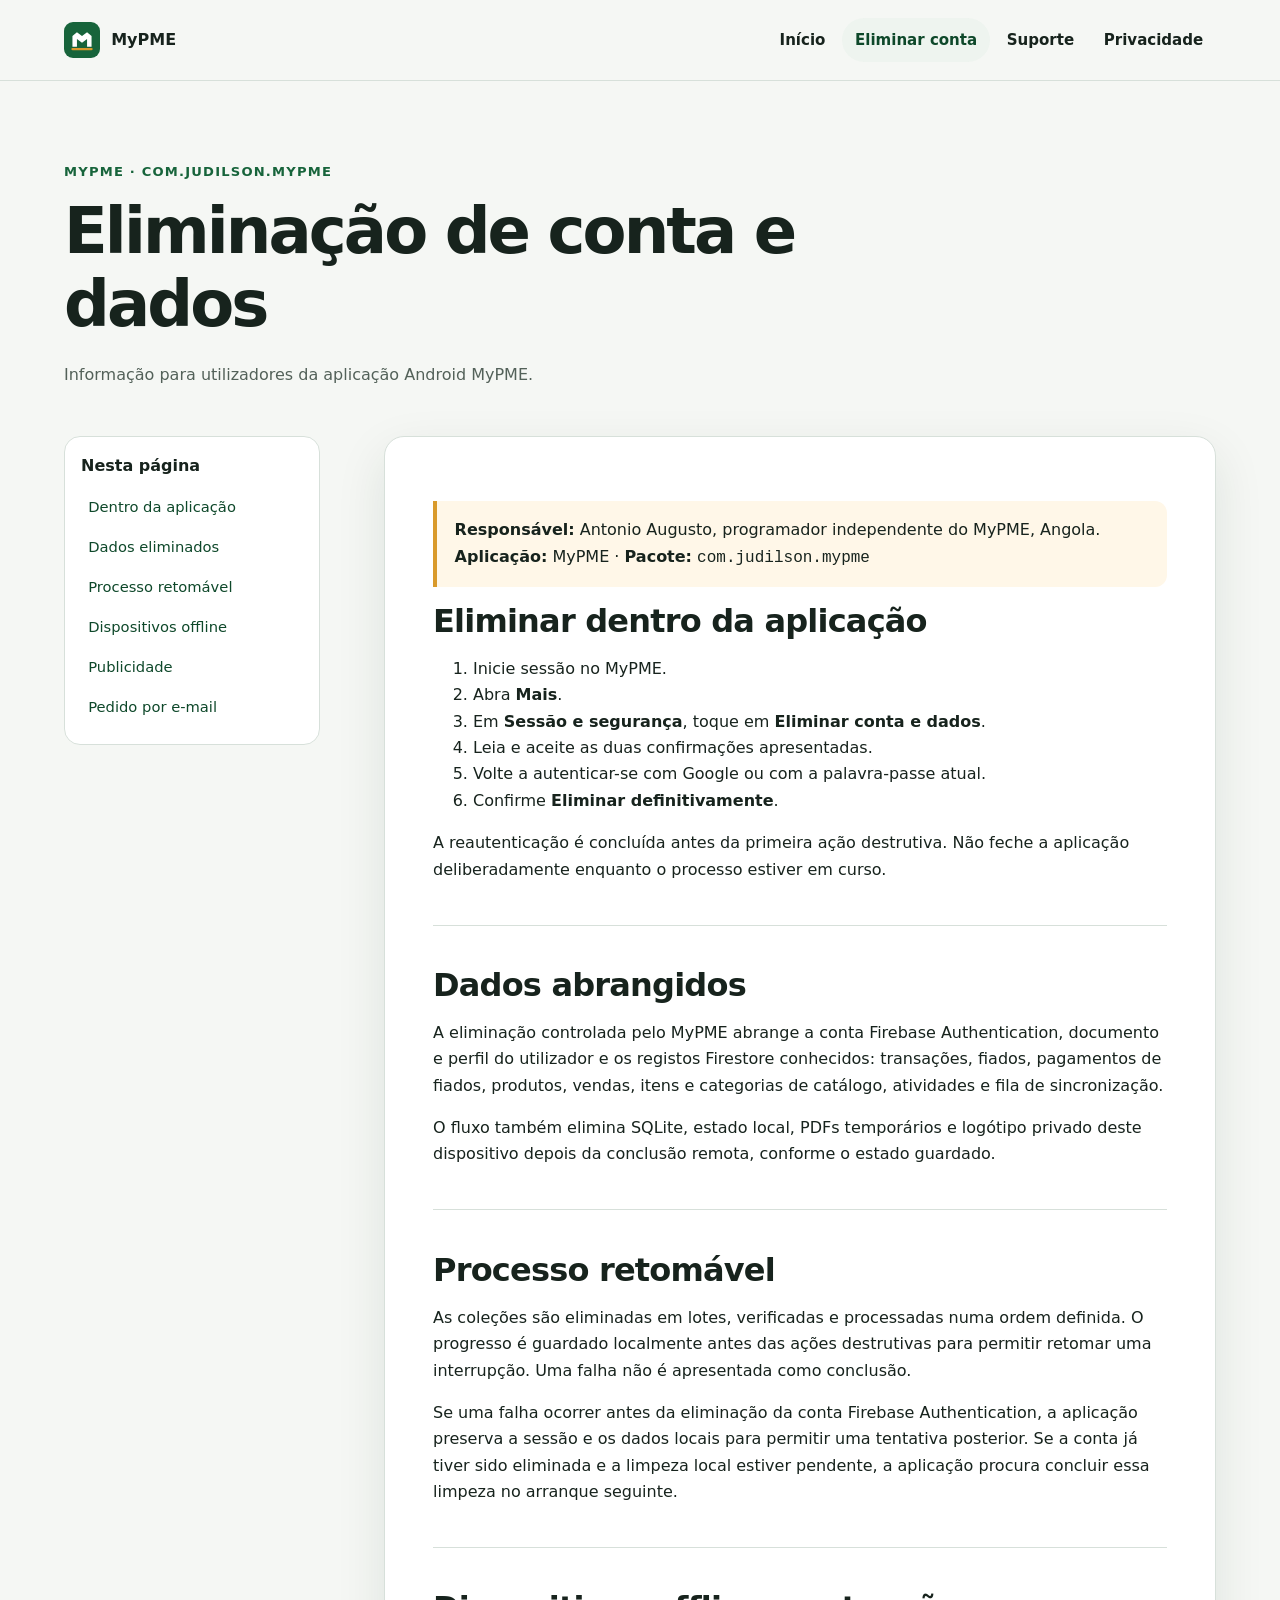
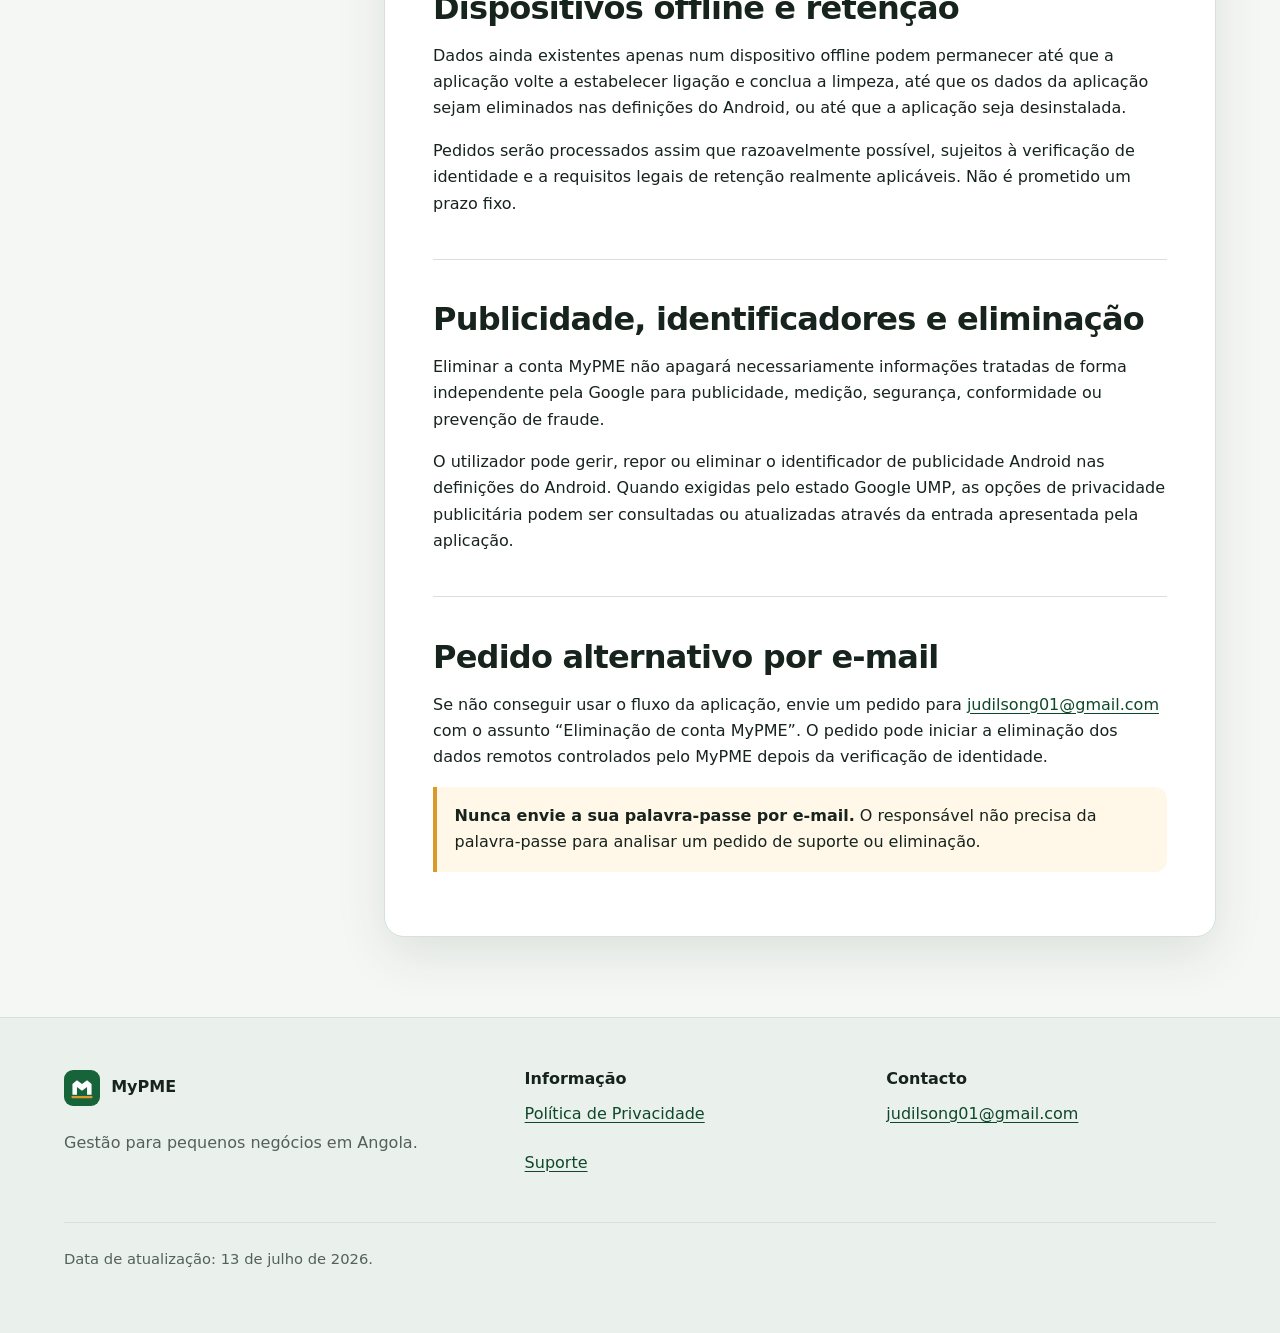
==== account-deletion.html @ af68224f "publish MyPME legal website" ====
<!doctype html>
<html lang="pt-AO">
<head>
  <meta charset="utf-8">
  <meta name="viewport" content="width=device-width, initial-scale=1">
  <title>Eliminação de conta e dados — MyPME</title>
  <meta name="description" content="Saiba como eliminar a conta MyPME, os registos associados e os dados locais, ou como pedir assistência por e-mail.">
  <!-- Placeholder: substituir pelo endereço público confirmado antes da publicação. -->
  <link rel="canonical" href="https://judilsong01-cell.github.io/mypme-site/account-deletion.html">
  <meta property="og:type" content="article">
  <meta property="og:locale" content="pt_AO">
  <meta property="og:title" content="Eliminação de conta e dados — MyPME">
  <meta property="og:description" content="Passos, dados abrangidos, funcionamento offline e pedido alternativo de eliminação no MyPME.">
  <link rel="icon" href="assets/logo-placeholder.svg" type="image/svg+xml">
  <link rel="stylesheet" href="styles.css">
</head>
<body>
  <a class="skip-link" href="#conteudo">Saltar para o conteúdo</a>
  <header class="site-header"><div class="container nav-shell"><a class="brand" href="index.html" aria-label="MyPME — página inicial"><img src="assets/logo-placeholder.svg" alt="" width="36" height="36"><span>MyPME</span></a><nav class="site-nav" aria-label="Navegação principal"><a href="index.html">Início</a><a href="account-deletion.html" aria-current="page">Eliminar conta</a><a href="support.html">Suporte</a><a href="privacy-policy.html">Privacidade</a></nav></div></header>
  <main id="conteudo">
    <header class="legal-hero container"><p class="eyebrow">MyPME · com.judilson.mypme</p><h1>Eliminação de conta e dados</h1><p class="muted">Informação para utilizadores da aplicação Android MyPME.</p></header>
    <div class="container legal-layout">
      <nav class="toc" aria-label="Índice da página"><strong>Nesta página</strong><a href="#aplicacao">Dentro da aplicação</a><a href="#dados">Dados eliminados</a><a href="#retomavel">Processo retomável</a><a href="#offline">Dispositivos offline</a><a href="#publicidade">Publicidade</a><a href="#email">Pedido por e-mail</a></nav>
      <article class="legal-content">
        <p class="notice"><strong>Responsável:</strong> Antonio Augusto, programador independente do MyPME, Angola.<br><strong>Aplicação:</strong> MyPME · <strong>Pacote:</strong> <code>com.judilson.mypme</code></p>
        <section id="aplicacao">
          <h2>Eliminar dentro da aplicação</h2>
          <ol>
            <li>Inicie sessão no MyPME.</li>
            <li>Abra <strong>Mais</strong>.</li>
            <li>Em <strong>Sessão e segurança</strong>, toque em <strong>Eliminar conta e dados</strong>.</li>
            <li>Leia e aceite as duas confirmações apresentadas.</li>
            <li>Volte a autenticar-se com Google ou com a palavra-passe atual.</li>
            <li>Confirme <strong>Eliminar definitivamente</strong>.</li>
          </ol>
          <p>A reautenticação é concluída antes da primeira ação destrutiva. Não feche a aplicação deliberadamente enquanto o processo estiver em curso.</p>
        </section>
        <section id="dados">
          <h2>Dados abrangidos</h2>
          <p>A eliminação controlada pelo MyPME abrange a conta Firebase Authentication, documento e perfil do utilizador e os registos Firestore conhecidos: transações, fiados, pagamentos de fiados, produtos, vendas, itens e categorias de catálogo, atividades e fila de sincronização.</p>
          <p>O fluxo também elimina SQLite, estado local, PDFs temporários e logótipo privado deste dispositivo depois da conclusão remota, conforme o estado guardado.</p>
        </section>
        <section id="retomavel">
          <h2>Processo retomável</h2>
          <p>As coleções são eliminadas em lotes, verificadas e processadas numa ordem definida. O progresso é guardado localmente antes das ações destrutivas para permitir retomar uma interrupção. Uma falha não é apresentada como conclusão.</p>
          <p>Se uma falha ocorrer antes da eliminação da conta Firebase Authentication, a aplicação preserva a sessão e os dados locais para permitir uma tentativa posterior. Se a conta já tiver sido eliminada e a limpeza local estiver pendente, a aplicação procura concluir essa limpeza no arranque seguinte.</p>
        </section>
        <section id="offline">
          <h2>Dispositivos offline e retenção</h2>
          <p>Dados ainda existentes apenas num dispositivo offline podem permanecer até que a aplicação volte a estabelecer ligação e conclua a limpeza, até que os dados da aplicação sejam eliminados nas definições do Android, ou até que a aplicação seja desinstalada.</p>
          <p>Pedidos serão processados assim que razoavelmente possível, sujeitos à verificação de identidade e a requisitos legais de retenção realmente aplicáveis. Não é prometido um prazo fixo.</p>
        </section>
        <section id="publicidade">
          <h2>Publicidade, identificadores e eliminação</h2>
          <p>Eliminar a conta MyPME não apagará necessariamente informações tratadas de forma independente pela Google para publicidade, medição, segurança, conformidade ou prevenção de fraude.</p>
          <p>O utilizador pode gerir, repor ou eliminar o identificador de publicidade Android nas definições do Android. Quando exigidas pelo estado Google UMP, as opções de privacidade publicitária podem ser consultadas ou atualizadas através da entrada apresentada pela aplicação.</p>
        </section>
        <section id="email">
          <h2>Pedido alternativo por e-mail</h2>
          <p>Se não conseguir usar o fluxo da aplicação, envie um pedido para <a href="mailto:judilsong01@gmail.com?subject=Elimina%C3%A7%C3%A3o%20de%20conta%20MyPME">judilsong01@gmail.com</a> com o assunto “Eliminação de conta MyPME”. O pedido pode iniciar a eliminação dos dados remotos controlados pelo MyPME depois da verificação de identidade.</p>
          <p class="notice"><strong>Nunca envie a sua palavra-passe por e-mail.</strong> O responsável não precisa da palavra-passe para analisar um pedido de suporte ou eliminação.</p>
        </section>
      </article>
    </div>
  </main>
  <footer class="site-footer"><div class="container"><div class="footer-grid"><div><a class="brand" href="index.html"><img src="assets/logo-placeholder.svg" alt="" width="36" height="36"><span>MyPME</span></a><p class="muted">Gestão para pequenos negócios em Angola.</p></div><div class="footer-links"><strong>Informação</strong><a href="privacy-policy.html">Política de Privacidade</a><a href="support.html">Suporte</a></div><div class="footer-links"><strong>Contacto</strong><a href="mailto:judilsong01@gmail.com">judilsong01@gmail.com</a></div></div><p class="copyright">Data de atualização: 13 de julho de 2026.</p></div></footer>
</body>
</html>
---- styles.css ----
:root {
  color-scheme: light;
  --bg: #f5f7f4;
  --surface: #ffffff;
  --surface-soft: #eef4ef;
  --ink: #17231d;
  --muted: #536159;
  --line: #d7e0da;
  --brand: #17643b;
  --brand-dark: #0e482a;
  --accent: #d99a2b;
  --focus: #194f9c;
  --shadow: 0 18px 50px rgba(23, 48, 34, 0.1);
  --radius: 1.25rem;
  --content: 72rem;
}

* {
  box-sizing: border-box;
}

html {
  scroll-behavior: smooth;
}

body {
  margin: 0;
  color: var(--ink);
  background: var(--bg);
  font-family: system-ui, -apple-system, BlinkMacSystemFont, "Segoe UI", sans-serif;
  font-size: 1rem;
  line-height: 1.65;
  text-rendering: optimizeLegibility;
}

img,
svg {
  display: block;
  max-width: 100%;
}

a {
  color: var(--brand-dark);
  text-underline-offset: 0.2em;
}

a:hover {
  text-decoration-thickness: 0.14em;
}

:focus-visible {
  outline: 3px solid var(--focus);
  outline-offset: 4px;
  border-radius: 0.25rem;
}

.skip-link {
  position: fixed;
  z-index: 100;
  top: 0.75rem;
  left: 0.75rem;
  padding: 0.75rem 1rem;
  color: #fff;
  background: var(--brand-dark);
  transform: translateY(-160%);
}

.skip-link:focus {
  transform: translateY(0);
}

.container {
  width: min(var(--content), calc(100% - 2rem));
  margin-inline: auto;
}

.site-header {
  position: relative;
  z-index: 10;
  border-bottom: 1px solid var(--line);
  background: rgba(245, 247, 244, 0.97);
}

.nav-shell {
  display: flex;
  min-height: 5rem;
  align-items: center;
  justify-content: space-between;
  gap: 1.25rem;
}

.brand {
  display: inline-flex;
  min-height: 2.75rem;
  align-items: center;
  gap: 0.7rem;
  color: var(--ink);
  font-weight: 800;
  text-decoration: none;
}

.brand img {
  width: 2.25rem;
  height: 2.25rem;
}

.site-nav {
  display: flex;
  flex-wrap: wrap;
  align-items: center;
  justify-content: flex-end;
  gap: 0.25rem;
}

.site-nav a {
  display: inline-flex;
  min-height: 2.75rem;
  align-items: center;
  padding: 0.55rem 0.8rem;
  border-radius: 999px;
  color: var(--ink);
  font-size: 0.94rem;
  font-weight: 650;
  text-decoration: none;
}

.site-nav a:hover,
.site-nav a[aria-current="page"] {
  background: var(--surface-soft);
  color: var(--brand-dark);
}

.button {
  display: inline-flex;
  min-height: 3rem;
  align-items: center;
  justify-content: center;
  padding: 0.7rem 1.1rem;
  border: 2px solid transparent;
  border-radius: 0.75rem;
  background: var(--brand);
  color: #fff;
  font-weight: 750;
  line-height: 1.2;
  text-align: center;
  text-decoration: none;
}

.button:hover {
  background: var(--brand-dark);
}

.button-secondary {
  border-color: var(--brand);
  background: transparent;
  color: var(--brand-dark);
}

.button-secondary:hover {
  background: var(--surface-soft);
}

.hero {
  padding: clamp(3.5rem, 9vw, 7.5rem) 0;
  overflow: hidden;
  background:
    radial-gradient(circle at 85% 20%, rgba(217, 154, 43, 0.15), transparent 26rem),
    linear-gradient(145deg, #f8faf7, #eaf2ec);
}

.hero-grid {
  display: grid;
  grid-template-columns: minmax(0, 1.08fr) minmax(18rem, 0.92fr);
  align-items: center;
  gap: clamp(2rem, 6vw, 5rem);
}

.eyebrow {
  margin: 0 0 0.75rem;
  color: var(--brand);
  font-size: 0.82rem;
  font-weight: 850;
  letter-spacing: 0.09em;
  text-transform: uppercase;
}

h1,
h2,
h3 {
  margin-top: 0;
  line-height: 1.15;
}

h1 {
  max-width: 14ch;
  margin-bottom: 1.25rem;
  font-size: clamp(2.55rem, 7vw, 5.4rem);
  letter-spacing: -0.045em;
}

h2 {
  margin-bottom: 1rem;
  font-size: clamp(1.8rem, 4vw, 3rem);
  letter-spacing: -0.025em;
}

h3 {
  margin-bottom: 0.55rem;
  font-size: 1.18rem;
}

.hero-copy {
  max-width: 42rem;
  color: var(--muted);
  font-size: clamp(1.08rem, 2vw, 1.3rem);
}

.hero-actions {
  display: flex;
  flex-wrap: wrap;
  gap: 0.75rem;
  margin-top: 1.75rem;
}

.status-pill {
  display: inline-flex;
  margin-top: 1.5rem;
  padding: 0.45rem 0.75rem;
  border: 1px solid #c7d8ca;
  border-radius: 999px;
  background: var(--surface);
  color: var(--brand-dark);
  font-size: 0.92rem;
  font-weight: 700;
}

.hero-visual {
  padding: clamp(1rem, 3vw, 2rem);
  border: 1px solid rgba(23, 100, 59, 0.15);
  border-radius: 2rem;
  background: rgba(255, 255, 255, 0.74);
  box-shadow: var(--shadow);
}

.section {
  padding: clamp(3.5rem, 8vw, 6rem) 0;
}

.section-alt {
  border-block: 1px solid var(--line);
  background: var(--surface);
}

.section-heading {
  max-width: 45rem;
  margin-bottom: 2rem;
}

.section-heading p,
.muted {
  color: var(--muted);
}

.grid {
  display: grid;
  grid-template-columns: repeat(3, minmax(0, 1fr));
  gap: 1rem;
}

.grid-four {
  grid-template-columns: repeat(4, minmax(0, 1fr));
}

.card {
  min-width: 0;
  padding: 1.4rem;
  border: 1px solid var(--line);
  border-radius: var(--radius);
  background: var(--surface);
}

.card p:last-child {
  margin-bottom: 0;
}

.feature-card {
  display: flex;
  flex-direction: column;
}

.feature-icon {
  display: grid;
  width: 2.6rem;
  height: 2.6rem;
  margin-bottom: 1rem;
  place-items: center;
  border-radius: 0.75rem;
  background: var(--surface-soft);
  color: var(--brand-dark);
  font-weight: 900;
}

.benefit-list,
.audience-list {
  display: grid;
  grid-template-columns: repeat(3, minmax(0, 1fr));
  gap: 0.75rem;
  padding: 0;
  list-style: none;
}

.benefit-list li,
.audience-list li {
  position: relative;
  padding: 1rem 1rem 1rem 2.55rem;
  border-radius: 0.9rem;
  background: var(--surface-soft);
  font-weight: 650;
}

.benefit-list li::before,
.audience-list li::before {
  position: absolute;
  top: 1rem;
  left: 1rem;
  color: var(--brand);
  content: "✓";
  font-weight: 900;
}

.steps {
  margin: 0;
  padding: 0;
  list-style: none;
  counter-reset: steps;
}

.steps li {
  display: grid;
  grid-template-columns: 3rem minmax(0, 1fr);
  gap: 1rem;
  padding: 1rem 0;
  border-bottom: 1px solid var(--line);
  counter-increment: steps;
}

.steps li::before {
  display: grid;
  width: 2.5rem;
  height: 2.5rem;
  place-items: center;
  border-radius: 50%;
  background: var(--brand);
  color: #fff;
  content: counter(steps);
  font-weight: 850;
}

.split {
  display: grid;
  grid-template-columns: repeat(2, minmax(0, 1fr));
  align-items: start;
  gap: clamp(1.5rem, 5vw, 4rem);
}

.visual-card {
  padding: 1rem;
  border: 1px solid var(--line);
  border-radius: var(--radius);
  background: var(--surface);
  box-shadow: var(--shadow);
}

.privacy-panel,
.contact-panel {
  padding: clamp(1.5rem, 5vw, 3rem);
  border-radius: 1.5rem;
  background: var(--brand-dark);
  color: #fff;
}

.privacy-panel a,
.contact-panel a {
  color: #fff;
}

.privacy-panel .muted,
.contact-panel .muted {
  color: #dbe9df;
}

.legal-hero {
  padding: clamp(2.75rem, 7vw, 5rem) 0 2rem;
}

.legal-hero h1 {
  max-width: 18ch;
  font-size: clamp(2.25rem, 6vw, 4rem);
}

.legal-layout {
  display: grid;
  grid-template-columns: minmax(12rem, 16rem) minmax(0, 1fr);
  align-items: start;
  gap: clamp(2rem, 5vw, 4rem);
  padding-bottom: 5rem;
}

.toc {
  position: sticky;
  top: 1rem;
  padding: 1rem;
  border: 1px solid var(--line);
  border-radius: 1rem;
  background: var(--surface);
}

.toc strong {
  display: block;
  margin-bottom: 0.5rem;
}

.toc a {
  display: block;
  min-height: 2.5rem;
  padding: 0.45rem;
  border-radius: 0.4rem;
  font-size: 0.92rem;
  text-decoration: none;
}

.toc a:hover {
  background: var(--surface-soft);
}

.legal-content {
  min-width: 0;
  padding: clamp(1.4rem, 4vw, 3rem);
  border: 1px solid var(--line);
  border-radius: var(--radius);
  background: var(--surface);
  box-shadow: var(--shadow);
}

.legal-content section {
  scroll-margin-top: 1rem;
}

.legal-content section + section {
  margin-top: 2.6rem;
  padding-top: 2.6rem;
  border-top: 1px solid var(--line);
}

.legal-content h2 {
  font-size: clamp(1.45rem, 3vw, 2rem);
}

.notice {
  padding: 1rem 1.1rem;
  border-left: 4px solid var(--accent);
  border-radius: 0 0.75rem 0.75rem 0;
  background: #fff7e8;
}

code {
  overflow-wrap: anywhere;
}

.site-footer {
  padding: 3rem 0;
  border-top: 1px solid var(--line);
  background: #eaf0eb;
}

.footer-grid {
  display: grid;
  grid-template-columns: 1.3fr repeat(2, minmax(0, 1fr));
  gap: 2rem;
}

.footer-links {
  display: flex;
  flex-direction: column;
  gap: 0.55rem;
}

.footer-links a {
  min-height: 2.5rem;
}

.copyright {
  margin-top: 2rem;
  padding-top: 1.5rem;
  border-top: 1px solid var(--line);
  color: var(--muted);
  font-size: 0.92rem;
}

@media (max-width: 900px) {
  .nav-shell {
    align-items: flex-start;
    flex-direction: column;
    padding: 1rem 0;
  }

  .site-nav {
    width: 100%;
    justify-content: flex-start;
    padding-bottom: 0.25rem;
  }

  .hero-grid,
  .split,
  .legal-layout {
    grid-template-columns: 1fr;
  }

  .grid-four {
    grid-template-columns: repeat(2, minmax(0, 1fr));
  }

  .toc {
    position: static;
  }
}

@media (max-width: 680px) {
  .container {
    width: min(100% - 1.25rem, var(--content));
  }

  .hero {
    padding-top: 3rem;
  }

  h1 {
    font-size: clamp(2.4rem, 13vw, 3.6rem);
  }

  .grid,
  .grid-four,
  .benefit-list,
  .audience-list,
  .footer-grid {
    grid-template-columns: 1fr;
  }

  .hero-actions .button {
    width: 100%;
  }

  .legal-content {
    padding: 1.2rem;
  }
}

@media (prefers-reduced-motion: reduce) {
  html {
    scroll-behavior: auto;
  }
}

@media print {
  :root {
    --bg: #fff;
    --ink: #000;
  }

  .site-header,
  .toc,
  .site-footer,
  .hero-actions,
  .skip-link {
    display: none;
  }

  body,
  .legal-content {
    background: #fff;
  }

  .container,
  .legal-layout {
    width: 100%;
    max-width: none;
  }

  .legal-layout {
    display: block;
    padding: 0;
  }

  .legal-content {
    padding: 0;
    border: 0;
    box-shadow: none;
  }

  a {
    color: #000;
  }

  section,
  .card {
    break-inside: avoid;
  }
}
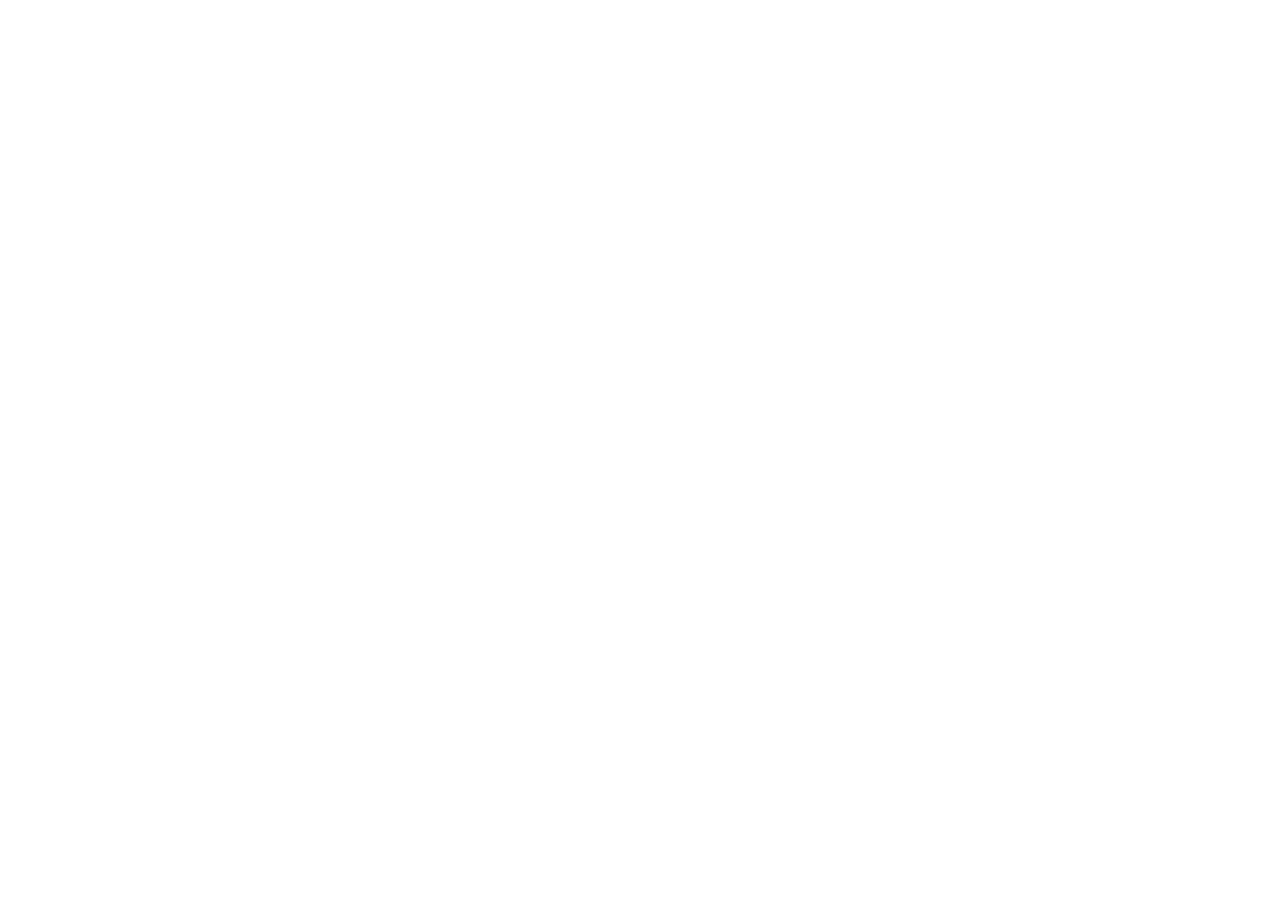
==== commit 3b1bd86a: "chore: reencaminhar o site para a SaaS O site existia só para a beta, com identidade visual já desac" ====
--- a/account-deletion.html
+++ b/account-deletion.html
@@ -1,68 +1,35 @@
 <!doctype html>
-<html lang="pt-AO">
+<html lang="pt">
 <head>
-  <meta charset="utf-8">
-  <meta name="viewport" content="width=device-width, initial-scale=1">
-  <title>Eliminação de conta e dados — MyPME</title>
-  <meta name="description" content="Saiba como eliminar a conta MyPME, os registos associados e os dados locais, ou como pedir assistência por e-mail.">
-  <!-- Placeholder: substituir pelo endereço público confirmado antes da publicação. -->
-  <link rel="canonical" href="https://judilsong01-cell.github.io/mypme-site/account-deletion.html">
-  <meta property="og:type" content="article">
-  <meta property="og:locale" content="pt_AO">
-  <meta property="og:title" content="Eliminação de conta e dados — MyPME">
-  <meta property="og:description" content="Passos, dados abrangidos, funcionamento offline e pedido alternativo de eliminação no MyPME.">
-  <link rel="icon" href="assets/logo-placeholder.svg" type="image/svg+xml">
-  <link rel="stylesheet" href="styles.css">
+<meta charset="utf-8"/>
+<meta name="viewport" content="width=device-width, initial-scale=1"/>
+<title>Eliminar conta e dados · MyPME</title>
+<link rel="canonical" href="https://mypme-815e7.web.app/eliminar-conta"/>
+<meta http-equiv="refresh" content="0; url=https://mypme-815e7.web.app/eliminar-conta"/>
+<meta name="robots" content="noindex, follow"/>
+<style>
+  :root { color-scheme: light dark; }
+  body {
+    margin: 0; min-height: 100vh; display: grid; place-items: center;
+    font: 16px/1.6 system-ui, -apple-system, "Segoe UI", Roboto, sans-serif;
+    background: #f8fafc; color: #0f172a; padding: 24px;
+  }
+  @media (prefers-color-scheme: dark) {
+    body { background: #0f172a; color: #e2e8f0; }
+  }
+  main { max-width: 34rem; text-align: center; }
+  h1 { font-size: 1.25rem; margin: 0 0 .5rem; }
+  p { margin: 0 0 1rem; }
+  a { color: #2563eb; font-weight: 600; }
+  @media (prefers-color-scheme: dark) { a { color: #60a5fa; } }
+</style>
 </head>
 <body>
-  <a class="skip-link" href="#conteudo">Saltar para o conteúdo</a>
-  <header class="site-header"><div class="container nav-shell"><a class="brand" href="index.html" aria-label="MyPME — página inicial"><img src="assets/logo-placeholder.svg" alt="" width="36" height="36"><span>MyPME</span></a><nav class="site-nav" aria-label="Navegação principal"><a href="index.html">Início</a><a href="account-deletion.html" aria-current="page">Eliminar conta</a><a href="support.html">Suporte</a><a href="privacy-policy.html">Privacidade</a></nav></div></header>
-  <main id="conteudo">
-    <header class="legal-hero container"><p class="eyebrow">MyPME · com.judilson.mypme</p><h1>Eliminação de conta e dados</h1><p class="muted">Informação para utilizadores da aplicação Android MyPME.</p></header>
-    <div class="container legal-layout">
-      <nav class="toc" aria-label="Índice da página"><strong>Nesta página</strong><a href="#aplicacao">Dentro da aplicação</a><a href="#dados">Dados eliminados</a><a href="#retomavel">Processo retomável</a><a href="#offline">Dispositivos offline</a><a href="#publicidade">Publicidade</a><a href="#email">Pedido por e-mail</a></nav>
-      <article class="legal-content">
-        <p class="notice"><strong>Responsável:</strong> Antonio Augusto, programador independente do MyPME, Angola.<br><strong>Aplicação:</strong> MyPME · <strong>Pacote:</strong> <code>com.judilson.mypme</code></p>
-        <section id="aplicacao">
-          <h2>Eliminar dentro da aplicação</h2>
-          <ol>
-            <li>Inicie sessão no MyPME.</li>
-            <li>Abra <strong>Mais</strong>.</li>
-            <li>Em <strong>Sessão e segurança</strong>, toque em <strong>Eliminar conta e dados</strong>.</li>
-            <li>Leia e aceite as duas confirmações apresentadas.</li>
-            <li>Volte a autenticar-se com Google ou com a palavra-passe atual.</li>
-            <li>Confirme <strong>Eliminar definitivamente</strong>.</li>
-          </ol>
-          <p>A reautenticação é concluída antes da primeira ação destrutiva. Não feche a aplicação deliberadamente enquanto o processo estiver em curso.</p>
-        </section>
-        <section id="dados">
-          <h2>Dados abrangidos</h2>
-          <p>A eliminação controlada pelo MyPME abrange a conta Firebase Authentication, documento e perfil do utilizador e os registos Firestore conhecidos: transações, fiados, pagamentos de fiados, produtos, vendas, itens e categorias de catálogo, atividades e fila de sincronização.</p>
-          <p>O fluxo também elimina SQLite, estado local, PDFs temporários e logótipo privado deste dispositivo depois da conclusão remota, conforme o estado guardado.</p>
-        </section>
-        <section id="retomavel">
-          <h2>Processo retomável</h2>
-          <p>As coleções são eliminadas em lotes, verificadas e processadas numa ordem definida. O progresso é guardado localmente antes das ações destrutivas para permitir retomar uma interrupção. Uma falha não é apresentada como conclusão.</p>
-          <p>Se uma falha ocorrer antes da eliminação da conta Firebase Authentication, a aplicação preserva a sessão e os dados locais para permitir uma tentativa posterior. Se a conta já tiver sido eliminada e a limpeza local estiver pendente, a aplicação procura concluir essa limpeza no arranque seguinte.</p>
-        </section>
-        <section id="offline">
-          <h2>Dispositivos offline e retenção</h2>
-          <p>Dados ainda existentes apenas num dispositivo offline podem permanecer até que a aplicação volte a estabelecer ligação e conclua a limpeza, até que os dados da aplicação sejam eliminados nas definições do Android, ou até que a aplicação seja desinstalada.</p>
-          <p>Pedidos serão processados assim que razoavelmente possível, sujeitos à verificação de identidade e a requisitos legais de retenção realmente aplicáveis. Não é prometido um prazo fixo.</p>
-        </section>
-        <section id="publicidade">
-          <h2>Publicidade, identificadores e eliminação</h2>
-          <p>Eliminar a conta MyPME não apagará necessariamente informações tratadas de forma independente pela Google para publicidade, medição, segurança, conformidade ou prevenção de fraude.</p>
-          <p>O utilizador pode gerir, repor ou eliminar o identificador de publicidade Android nas definições do Android. Quando exigidas pelo estado Google UMP, as opções de privacidade publicitária podem ser consultadas ou atualizadas através da entrada apresentada pela aplicação.</p>
-        </section>
-        <section id="email">
-          <h2>Pedido alternativo por e-mail</h2>
-          <p>Se não conseguir usar o fluxo da aplicação, envie um pedido para <a href="mailto:judilsong01@gmail.com?subject=Elimina%C3%A7%C3%A3o%20de%20conta%20MyPME">judilsong01@gmail.com</a> com o assunto “Eliminação de conta MyPME”. O pedido pode iniciar a eliminação dos dados remotos controlados pelo MyPME depois da verificação de identidade.</p>
-          <p class="notice"><strong>Nunca envie a sua palavra-passe por e-mail.</strong> O responsável não precisa da palavra-passe para analisar um pedido de suporte ou eliminação.</p>
-        </section>
-      </article>
-    </div>
-  </main>
-  <footer class="site-footer"><div class="container"><div class="footer-grid"><div><a class="brand" href="index.html"><img src="assets/logo-placeholder.svg" alt="" width="36" height="36"><span>MyPME</span></a><p class="muted">Gestão para pequenos negócios em Angola.</p></div><div class="footer-links"><strong>Informação</strong><a href="privacy-policy.html">Política de Privacidade</a><a href="support.html">Suporte</a></div><div class="footer-links"><strong>Contacto</strong><a href="mailto:judilsong01@gmail.com">judilsong01@gmail.com</a></div></div><p class="copyright">Data de atualização: 13 de julho de 2026.</p></div></footer>
+<main>
+  <h1>Esta página mudou de endereço</h1>
+  <p>O MyPME passou a ter tudo no mesmo sítio. Vai ser reencaminhado.</p>
+  <p><a href="https://mypme-815e7.web.app/eliminar-conta">Eliminar conta e dados</a></p>
+</main>
+<script>location.replace('https://mypme-815e7.web.app/eliminar-conta');</script>
 </body>
 </html>
